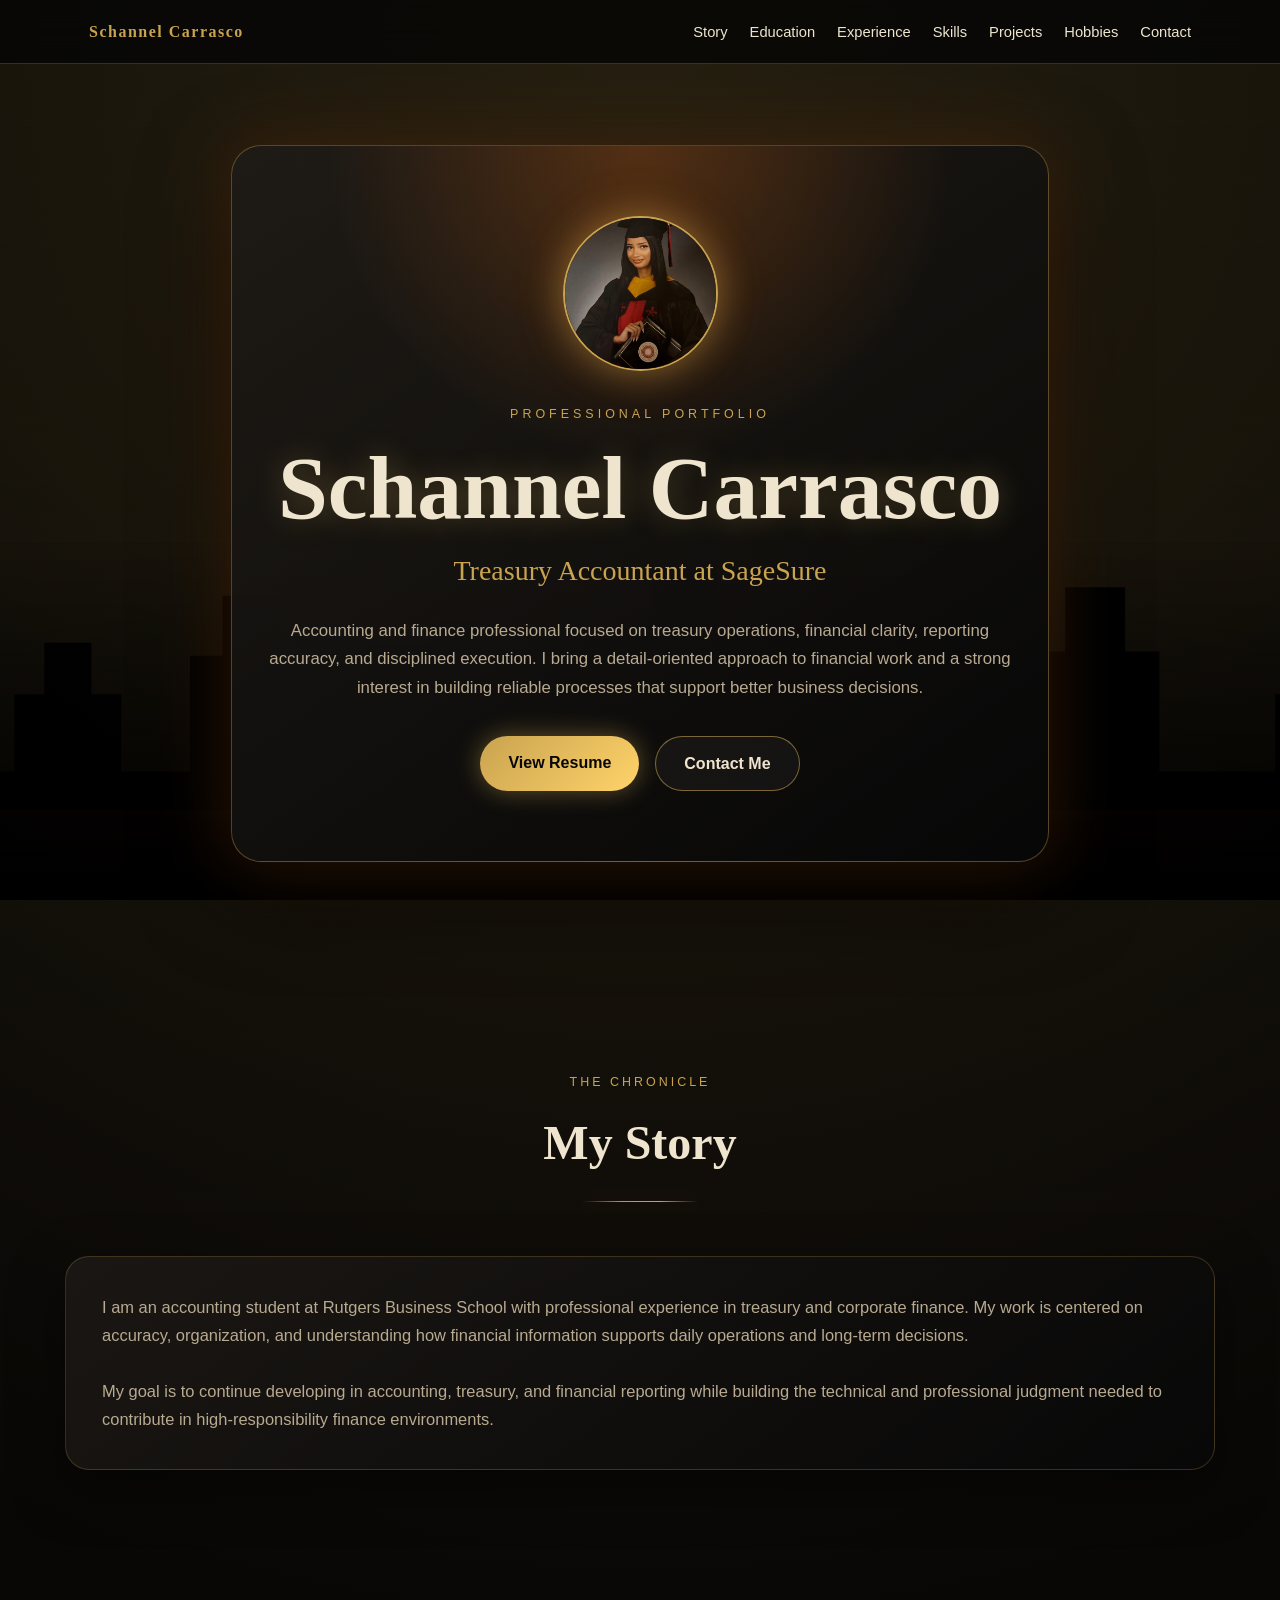
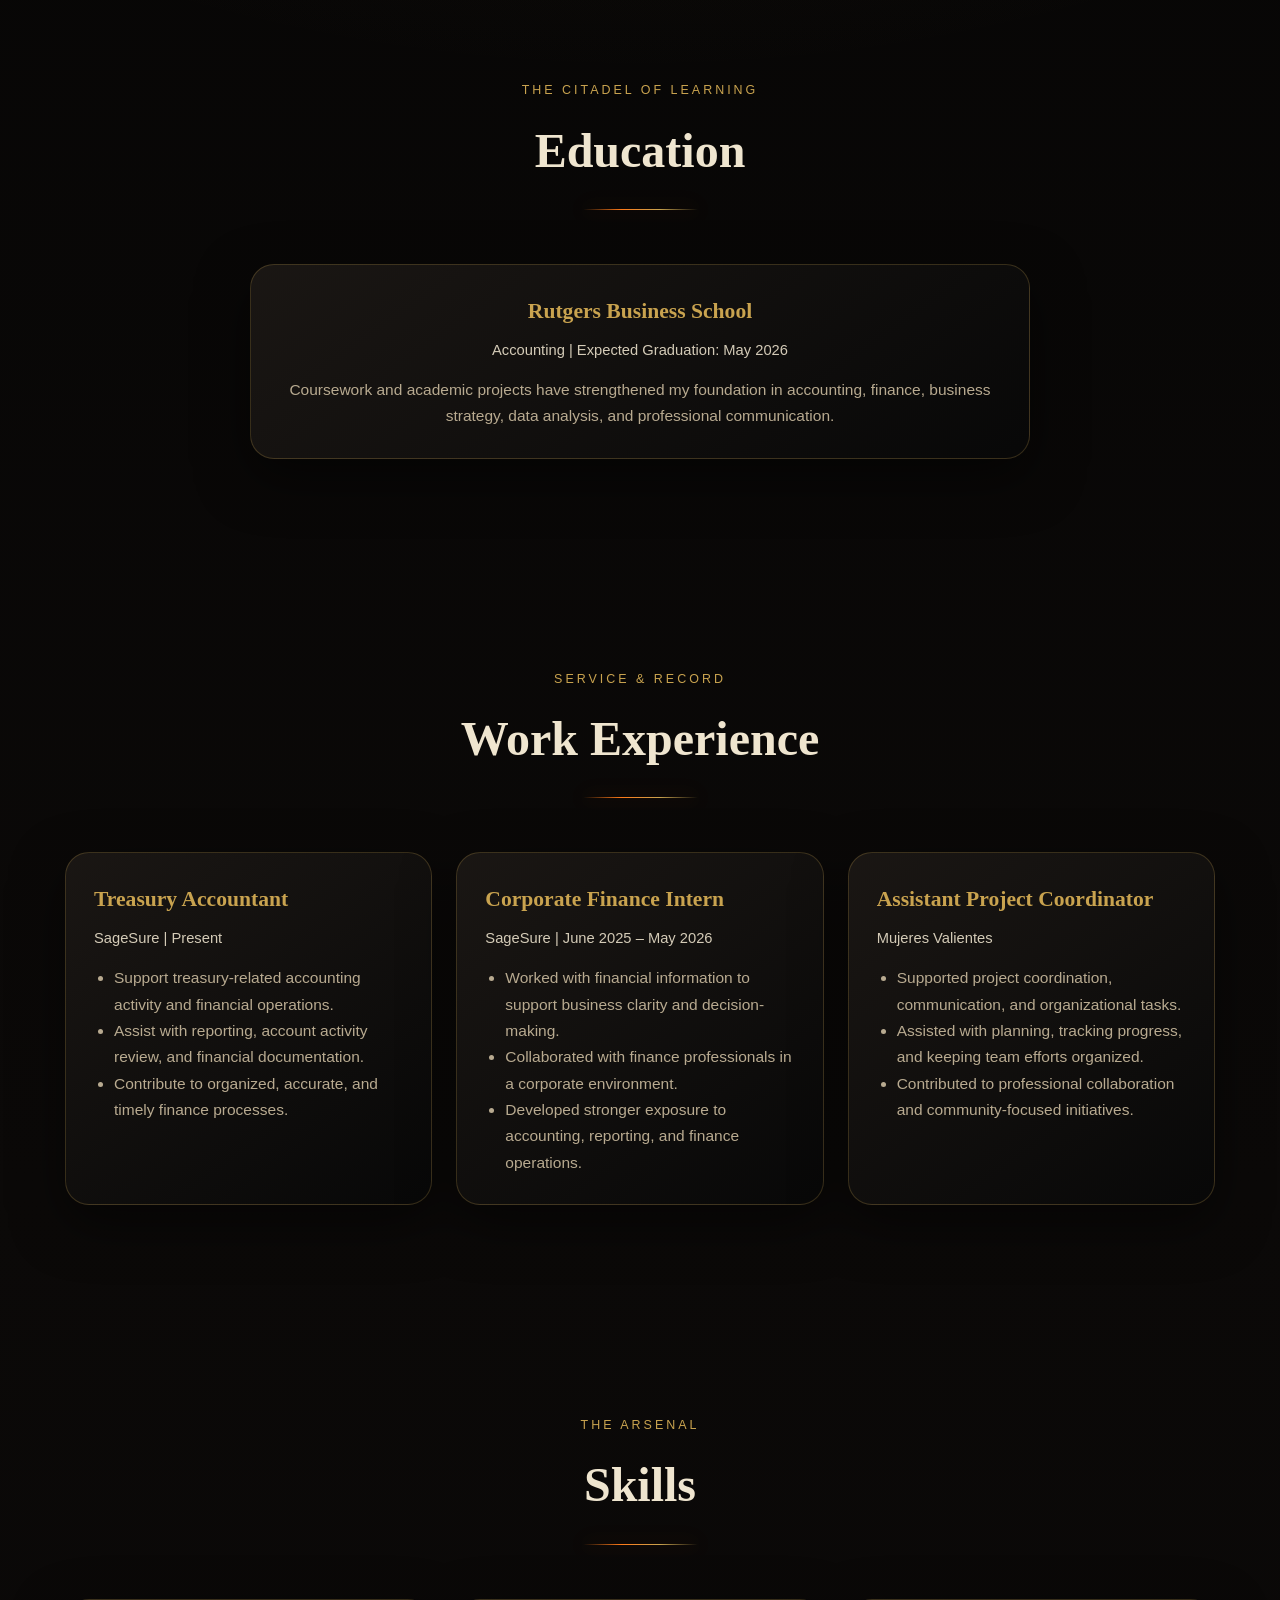
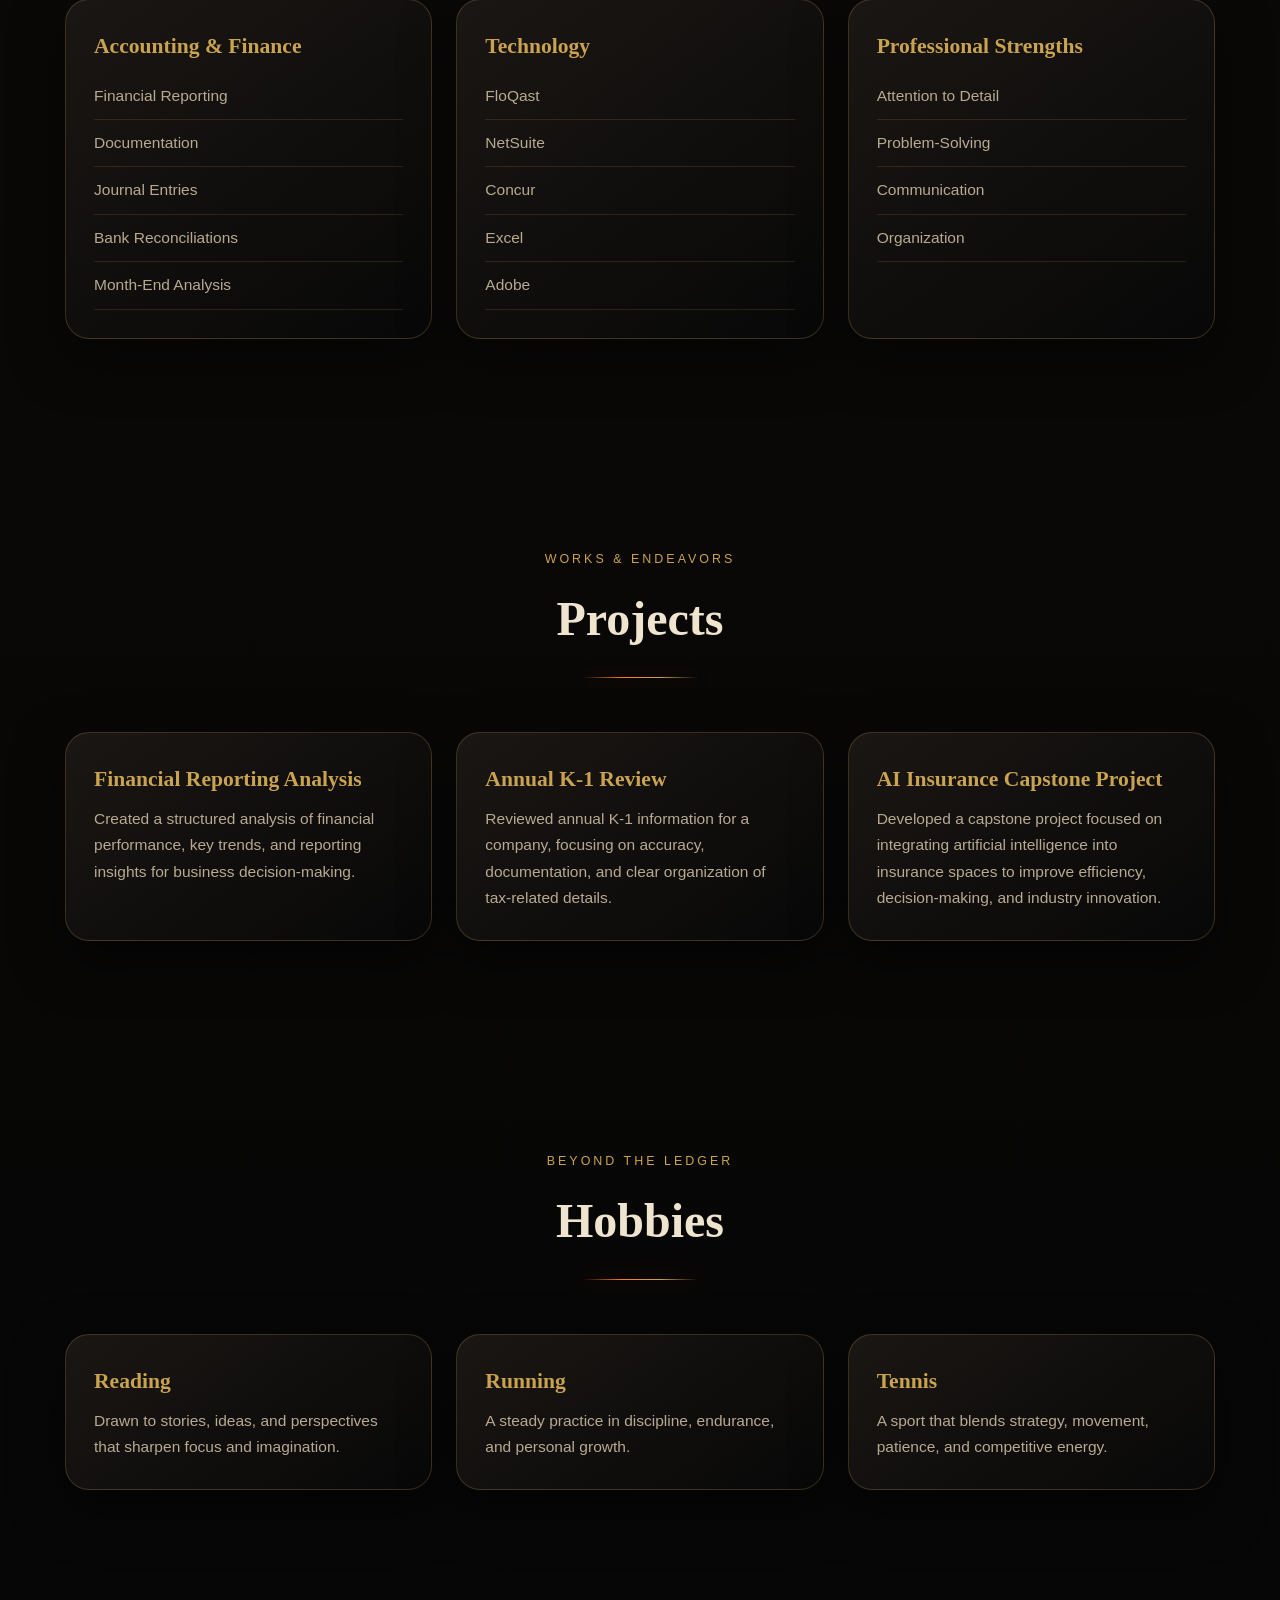
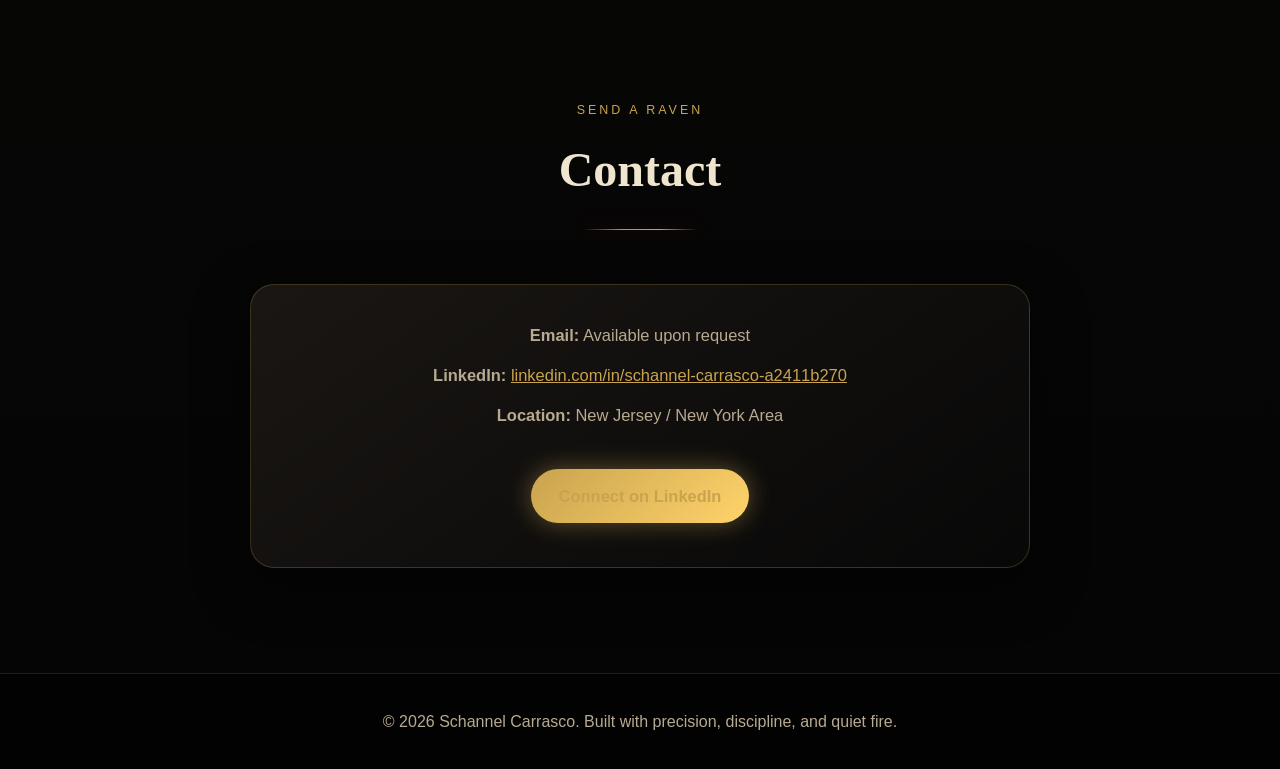
==== schannelm06.github.io/index.html @ 4c330056 "Add files via upload" ====
<!DOCTYPE html>
<html lang="en">
<head>
  <meta charset="UTF-8" />
  <meta name="viewport" content="width=device-width, initial-scale=1.0" />
  <title>Schannel Carrasco | Treasury Accountant</title>

  <style>
    :root {
      --black: #050505;
      --charcoal: #0d0d0d;
      --stone: #171412;
      --iron: #24201d;
      --gold: #c9a34f;
      --ember: #ff7a18;
      --flame: #ffd36a;
      --cream: #efe5cf;
      --muted: #b8aa90;
      --glow: rgba(255, 122, 24, 0.38);
      --gold-glow: rgba(201, 163, 79, 0.45);
    }

    * {
      margin: 0;
      padding: 0;
      box-sizing: border-box;
    }

    html {
      scroll-behavior: smooth;
    }

    body {
      font-family: Arial, sans-serif;
      background:
        radial-gradient(circle at 50% 0%, rgba(201, 163, 79, 0.18), transparent 30%),
        linear-gradient(180deg, #030303 0%, #0b0908 50%, #050505 100%);
      color: var(--cream);
      line-height: 1.7;
      overflow-x: hidden;
    }

    body::before {
      content: "";
      position: fixed;
      inset: 0;
      pointer-events: none;
      background:
        linear-gradient(rgba(255,255,255,0.025) 1px, transparent 1px),
        linear-gradient(90deg, rgba(255,255,255,0.018) 1px, transparent 1px);
      background-size: 60px 60px;
      opacity: 0.35;
      z-index: -3;
    }

    body::after {
      content: "";
      position: fixed;
      left: 0;
      right: 0;
      bottom: 0;
      height: 360px;
      pointer-events: none;
      background:
        linear-gradient(to top, rgba(0,0,0,1), rgba(0,0,0,0.5), transparent),
        url("data:image/svg+xml,%3Csvg xmlns='http://www.w3.org/2000/svg' width='1600' height='420' viewBox='0 0 1600 420'%3E%3Cpath fill='%23000000' d='M0 [base64]'/%3E%3Cpath fill='%23110d0b' opacity='0.9' d='M0 315h1600v105H0z'/%3E%3C/svg%3E");
      background-size: cover;
      background-position: bottom center;
      z-index: -2;
      opacity: 0.95;
    }

    header {
      position: fixed;
      top: 0;
      width: 100%;
      z-index: 50;
      background: rgba(5, 5, 5, 0.82);
      backdrop-filter: blur(16px);
      border-bottom: 1px solid rgba(201, 163, 79, 0.25);
    }

    nav {
      max-width: 1150px;
      margin: auto;
      padding: 18px 24px;
      display: flex;
      justify-content: space-between;
      align-items: center;
    }

    .logo {
      font-family: Georgia, serif;
      color: var(--gold);
      font-weight: bold;
      letter-spacing: 1.5px;
    }

    .nav-links {
      display: flex;
      gap: 22px;
      list-style: none;
    }

    .nav-links a {
      color: var(--cream);
      text-decoration: none;
      font-size: 0.92rem;
      transition: 0.3s;
    }

    .nav-links a:hover {
      color: var(--flame);
      text-shadow: 0 0 18px var(--glow);
    }

    .menu-toggle {
      display: none;
      background: none;
      border: none;
      color: var(--gold);
      font-size: 1.6rem;
      cursor: pointer;
    }

    section {
      padding: 105px 24px;
      position: relative;
    }

    .container {
      max-width: 1150px;
      margin: auto;
    }

    .hero {
      min-height: 100vh;
      display: flex;
      align-items: center;
      text-align: center;
      padding-top: 145px;
    }

    .hero-card {
      width: 100%;
      padding: 70px 28px;
      border-radius: 30px;
      background:
        radial-gradient(circle at top, rgba(255, 122, 24, 0.25), transparent 38%),
        linear-gradient(145deg, rgba(31, 27, 23, 0.94), rgba(7, 7, 7, 0.96));
      border: 1px solid rgba(201, 163, 79, 0.38);
      box-shadow: 0 0 70px rgba(255, 122, 24, 0.18), 0 28px 90px rgba(0,0,0,0.75);
    }

    .profile-pic {
      width: 155px;
      height: 155px;
      object-fit: cover;
      border-radius: 50%;
      border: 2px solid var(--gold);
      box-shadow: 0 0 35px var(--gold-glow), 0 0 55px rgba(255, 122, 24, 0.2);
      margin-bottom: 25px;
    }

    .eyebrow {
      color: var(--gold);
      text-transform: uppercase;
      letter-spacing: 4px;
      font-size: 0.78rem;
      margin-bottom: 18px;
    }

    h1, h2, h3 {
      font-family: Georgia, "Times New Roman", serif;
    }

    h1 {
      font-size: clamp(3rem, 7vw, 6rem);
      line-height: 1;
      color: var(--cream);
      text-shadow: 0 0 30px rgba(255, 211, 106, 0.25);
      margin-bottom: 14px;
    }

    .title-line {
      color: var(--gold);
      font-size: clamp(1.2rem, 3vw, 1.75rem);
      font-family: Georgia, serif;
      margin-bottom: 22px;
    }

    .hero p {
      max-width: 760px;
      margin: 0 auto 34px;
      color: var(--muted);
      font-size: 1.05rem;
    }

    .btn-group {
      display: flex;
      justify-content: center;
      gap: 16px;
      flex-wrap: wrap;
    }

    .btn {
      position: relative;
      display: inline-block;
      padding: 13px 28px;
      border-radius: 999px;
      text-decoration: none;
      font-weight: bold;
      overflow: hidden;
      transition: 0.3s ease;
    }

    .btn-primary {
      color: #080706;
      background: linear-gradient(135deg, var(--gold), var(--flame));
      box-shadow: 0 0 24px var(--gold-glow);
    }

    .btn-secondary {
      color: var(--cream);
      border: 1px solid rgba(201, 163, 79, 0.58);
      background: rgba(255,255,255,0.04);
    }

    .ember-hover:hover {
      transform: translateY(-4px);
      box-shadow: 0 0 28px var(--glow);
    }

    .section-title {
      text-align: center;
      margin-bottom: 54px;
    }

    .section-title span {
      display: block;
      color: var(--gold);
      letter-spacing: 3px;
      text-transform: uppercase;
      font-size: 0.78rem;
      margin-bottom: 8px;
    }

    .section-title h2 {
      font-size: clamp(2rem, 4vw, 3rem);
      color: var(--cream);
    }

    .divider {
      width: 115px;
      height: 1px;
      margin: 18px auto 0;
      background: linear-gradient(90deg, transparent, var(--ember), var(--gold), transparent);
      box-shadow: 0 0 20px var(--glow);
    }

    .panel, .card {
      background:
        linear-gradient(145deg, rgba(28, 24, 21, 0.93), rgba(8, 8, 8, 0.96));
      border: 1px solid rgba(201, 163, 79, 0.24);
      border-radius: 24px;
      box-shadow: 0 18px 52px rgba(0,0,0,0.5);
    }

    .panel {
      padding: 36px;
      color: var(--muted);
      font-size: 1.03rem;
    }

    .grid {
      display: grid;
      grid-template-columns: repeat(3, 1fr);
      gap: 24px;
    }

    .card {
      position: relative;
      padding: 28px;
      overflow: hidden;
      transition: 0.35s ease;
    }

    .card:hover {
      transform: translateY(-7px);
      border-color: rgba(255, 122, 24, 0.5);
      box-shadow: 0 0 30px rgba(255, 122, 24, 0.14), 0 18px 55px rgba(0,0,0,0.55);
    }

    .card h3 {
      color: var(--gold);
      font-size: 1.35rem;
      margin-bottom: 8px;
    }

    .meta {
      color: var(--cream);
      font-size: 0.92rem;
      margin-bottom: 14px;
      opacity: 0.88;
    }

    .card p, .card li {
      color: var(--muted);
      font-size: 0.97rem;
    }

    ul {
      padding-left: 20px;
    }

    .skill-list {
      list-style: none;
      padding: 0;
    }

    .skill-list li {
      padding: 10px 0;
      border-bottom: 1px solid rgba(201, 163, 79, 0.16);
    }

    .education-box, .contact-box {
      max-width: 780px;
      margin: auto;
      text-align: center;
    }

    .contact-box p {
      margin-bottom: 12px;
    }

    .contact-box a {
      color: var(--gold);
    }

    footer {
      text-align: center;
      padding: 34px 20px;
      color: var(--muted);
      border-top: 1px solid rgba(201, 163, 79, 0.16);
      background: rgba(0,0,0,0.45);
    }

    .reveal {
      opacity: 0;
      transform: translateY(28px);
      transition: opacity 0.8s ease, transform 0.8s ease;
    }

    .reveal.active {
      opacity: 1;
      transform: translateY(0);
    }

    .spark {
      position: fixed;
      width: 6px;
      height: 6px;
      pointer-events: none;
      border-radius: 50%;
      background: radial-gradient(circle, var(--flame), var(--ember), transparent);
      box-shadow: 0 0 14px var(--ember);
      animation: rise 700ms ease-out forwards;
      z-index: 9999;
    }

    @keyframes rise {
      from {
        opacity: 1;
        transform: translateY(0) scale(1);
      }
      to {
        opacity: 0;
        transform: translateY(-34px) scale(0.35);
      }
    }

    @media (max-width: 850px) {
      .menu-toggle {
        display: block;
      }

      .nav-links {
        position: absolute;
        top: 66px;
        right: 24px;
        display: none;
        flex-direction: column;
        padding: 20px;
        border-radius: 18px;
        background: rgba(5, 5, 5, 0.97);
        border: 1px solid rgba(201, 163, 79, 0.28);
      }

      .nav-links.show {
        display: flex;
      }

      .grid {
        grid-template-columns: 1fr;
      }

      .hero-card {
        padding: 50px 22px;
      }

      .profile-pic {
        width: 130px;
        height: 130px;
      }
    }
  </style>
</head>

<body>
  <header>
    <nav>
      <div class="logo">Schannel Carrasco</div>
      <button class="menu-toggle" id="menuToggle">☰</button>
      <ul class="nav-links" id="navLinks">
        <li><a class="ember-hover" href="#story">Story</a></li>
        <li><a class="ember-hover" href="#education">Education</a></li>
        <li><a class="ember-hover" href="#experience">Experience</a></li>
        <li><a class="ember-hover" href="#skills">Skills</a></li>
        <li><a class="ember-hover" href="#projects">Projects</a></li>
        <li><a class="ember-hover" href="#hobbies">Hobbies</a></li>
        <li><a class="ember-hover" href="#contact">Contact</a></li>
      </ul>
    </nav>
  </header>

  <main>
    <section class="hero" id="home">
      <div class="container">
        <div class="hero-card reveal">
          <img src="Assets/ProfilePic.jpeg" alt="Profile photo of Schannel Carrasco" class="profile-pic" />

          <div class="eyebrow">Professional Portfolio</div>
          <h1>Schannel Carrasco</h1>
          <div class="title-line">Treasury Accountant at SageSure</div>

          <p>
            Accounting and finance professional focused on treasury operations, financial clarity,
            reporting accuracy, and disciplined execution. I bring a detail-oriented approach to
            financial work and a strong interest in building reliable processes that support better
            business decisions.
          </p>

          <div class="btn-group">
            <a href="#" class="btn btn-primary ember-hover">View Resume</a>
            <a href="#contact" class="btn btn-secondary ember-hover">Contact Me</a>
          </div>
        </div>
      </div>
    </section>

    <section id="story">
      <div class="container reveal">
        <div class="section-title">
          <span>The Chronicle</span>
          <h2>My Story</h2>
          <div class="divider"></div>
        </div>

        <div class="panel">
          <p>
            I am an accounting student at Rutgers Business School with professional experience in
            treasury and corporate finance. My work is centered on accuracy, organization, and
            understanding how financial information supports daily operations and long-term decisions.
          </p>
          <br />
          <p>
            My goal is to continue developing in accounting, treasury, and financial reporting while
            building the technical and professional judgment needed to contribute in high-responsibility
            finance environments.
          </p>
        </div>
      </div>
    </section>

    <section id="education">
      <div class="container reveal">
        <div class="section-title">
          <span>The Citadel of Learning</span>
          <h2>Education</h2>
          <div class="divider"></div>
        </div>

        <div class="card education-box ember-hover">
          <h3>Rutgers Business School</h3>
          <div class="meta">Accounting | Expected Graduation: May 2026</div>
          <p>
            Coursework and academic projects have strengthened my foundation in accounting,
            finance, business strategy, data analysis, and professional communication.
          </p>
        </div>
      </div>
    </section>

    <section id="experience">
      <div class="container reveal">
        <div class="section-title">
          <span>Service & Record</span>
          <h2>Work Experience</h2>
          <div class="divider"></div>
        </div>

        <div class="grid">
          <div class="card ember-hover">
            <h3>Treasury Accountant</h3>
            <div class="meta">SageSure | Present</div>
            <ul>
              <li>Support treasury-related accounting activity and financial operations.</li>
              <li>Assist with reporting, account activity review, and financial documentation.</li>
              <li>Contribute to organized, accurate, and timely finance processes.</li>
            </ul>
          </div>

          <div class="card ember-hover">
            <h3>Corporate Finance Intern</h3>
            <div class="meta">SageSure | June 2025 – May 2026</div>
            <ul>
              <li>Worked with financial information to support business clarity and decision-making.</li>
              <li>Collaborated with finance professionals in a corporate environment.</li>
              <li>Developed stronger exposure to accounting, reporting, and finance operations.</li>
            </ul>
          </div>

          <div class="card ember-hover">
            <h3>Assistant Project Coordinator</h3>
            <div class="meta">Mujeres Valientes</div>
            <ul>
              <li>Supported project coordination, communication, and organizational tasks.</li>
              <li>Assisted with planning, tracking progress, and keeping team efforts organized.</li>
              <li>Contributed to professional collaboration and community-focused initiatives.</li>
            </ul>
          </div>
        </div>
      </div>
    </section>

    <section id="skills">
      <div class="container reveal">
        <div class="section-title">
          <span>The Arsenal</span>
          <h2>Skills</h2>
          <div class="divider"></div>
        </div>

        <div class="grid">
          <div class="card ember-hover">
            <h3>Accounting & Finance</h3>
            <ul class="skill-list">
              <li>Financial Reporting</li>
              <li>Documentation</li>
              <li>Journal Entries</li>
              <li>Bank Reconciliations</li>
              <li>Month-End Analysis</li>
            </ul>
          </div>

          <div class="card ember-hover">
            <h3>Technology</h3>
            <ul class="skill-list">
              <li>FloQast</li>
              <li>NetSuite</li>
              <li>Concur</li>
              <li>Excel</li>
              <li>Adobe</li>
            </ul>
          </div>

          <div class="card ember-hover">
            <h3>Professional Strengths</h3>
            <ul class="skill-list">
              <li>Attention to Detail</li>
              <li>Problem-Solving</li>
              <li>Communication</li>
              <li>Organization</li>
            </ul>
          </div>
        </div>
      </div>
    </section>

    <section id="projects">
      <div class="container reveal">
        <div class="section-title">
          <span>Works & Endeavors</span>
          <h2>Projects</h2>
          <div class="divider"></div>
        </div>

        <div class="grid">
          <div class="card ember-hover">
            <h3>Financial Reporting Analysis</h3>
            <p>
              Created a structured analysis of financial performance, key trends, and reporting
              insights for business decision-making.
            </p>
          </div>

          <div class="card ember-hover">
            <h3>Annual K-1 Review</h3>
            <p>
              Reviewed annual K-1 information for a company, focusing on accuracy,
              documentation, and clear organization of tax-related details.
            </p>
          </div>

          <div class="card ember-hover">
            <h3>AI Insurance Capstone Project</h3>
            <p>
              Developed a capstone project focused on integrating artificial intelligence into
              insurance spaces to improve efficiency, decision-making, and industry innovation.
            </p>
          </div>
        </div>
      </div>
    </section>

    <section id="hobbies">
      <div class="container reveal">
        <div class="section-title">
          <span>Beyond the Ledger</span>
          <h2>Hobbies</h2>
          <div class="divider"></div>
        </div>

        <div class="grid">
          <div class="card ember-hover">
            <h3>Reading</h3>
            <p>Drawn to stories, ideas, and perspectives that sharpen focus and imagination.</p>
          </div>

          <div class="card ember-hover">
            <h3>Running</h3>
            <p>A steady practice in discipline, endurance, and personal growth.</p>
          </div>

          <div class="card ember-hover">
            <h3>Tennis</h3>
            <p>A sport that blends strategy, movement, patience, and competitive energy.</p>
          </div>
        </div>
      </div>
    </section>

    <section id="contact">
      <div class="container reveal">
        <div class="section-title">
          <span>Send a Raven</span>
          <h2>Contact</h2>
          <div class="divider"></div>
        </div>

        <div class="panel contact-box">
          <p><strong>Email:</strong> Available upon request</p>
          <p>
            <strong>LinkedIn:</strong>
            <a href="https://www.linkedin.com/in/schannel-carrasco-a2411b270/" target="_blank">
              linkedin.com/in/schannel-carrasco-a2411b270
            </a>
          </p>
          <p><strong>Location:</strong> New Jersey / New York Area</p>
          <br />
          <a href="https://www.linkedin.com/in/schannel-carrasco-a2411b270/" target="_blank" class="btn btn-primary ember-hover">
            Connect on LinkedIn
          </a>
        </div>
      </div>
    </section>
  </main>

  <footer>
    © 2026 Schannel Carrasco. Built with precision, discipline, and quiet fire.
  </footer>

  <script>
    const menuToggle = document.getElementById("menuToggle");
    const navLinks = document.getElementById("navLinks");

    menuToggle.addEventListener("click", () => {
      navLinks.classList.toggle("show");
    });

    document.querySelectorAll(".nav-links a").forEach(link => {
      link.addEventListener("click", () => {
        navLinks.classList.remove("show");
      });
    });

    const revealElements = document.querySelectorAll(".reveal");

    function revealOnScroll() {
      const windowHeight = window.innerHeight;

      revealElements.forEach(element => {
        const elementTop = element.getBoundingClientRect().top;

        if (elementTop < windowHeight - 110) {
          element.classList.add("active");
        }
      });
    }

    window.addEventListener("scroll", revealOnScroll);
    window.addEventListener("load", revealOnScroll);

    const emberTargets = document.querySelectorAll(".ember-hover");

    emberTargets.forEach(target => {
      target.addEventListener("mousemove", event => {
        if (Math.random() > 0.82) {
          createSpark(event.clientX, event.clientY);
        }
      });
    });

    function createSpark(x, y) {
      const spark = document.createElement("span");
      spark.className = "spark";

      const offsetX = (Math.random() - 0.5) * 18;
      const offsetY = (Math.random() - 0.5) * 12;

      spark.style.left = `${x + offsetX}px`;
      spark.style.top = `${y + offsetY}px`;

      document.body.appendChild(spark);

      setTimeout(() => {
        spark.remove();
      }, 700);
    }
  </script>
</body>
</html>
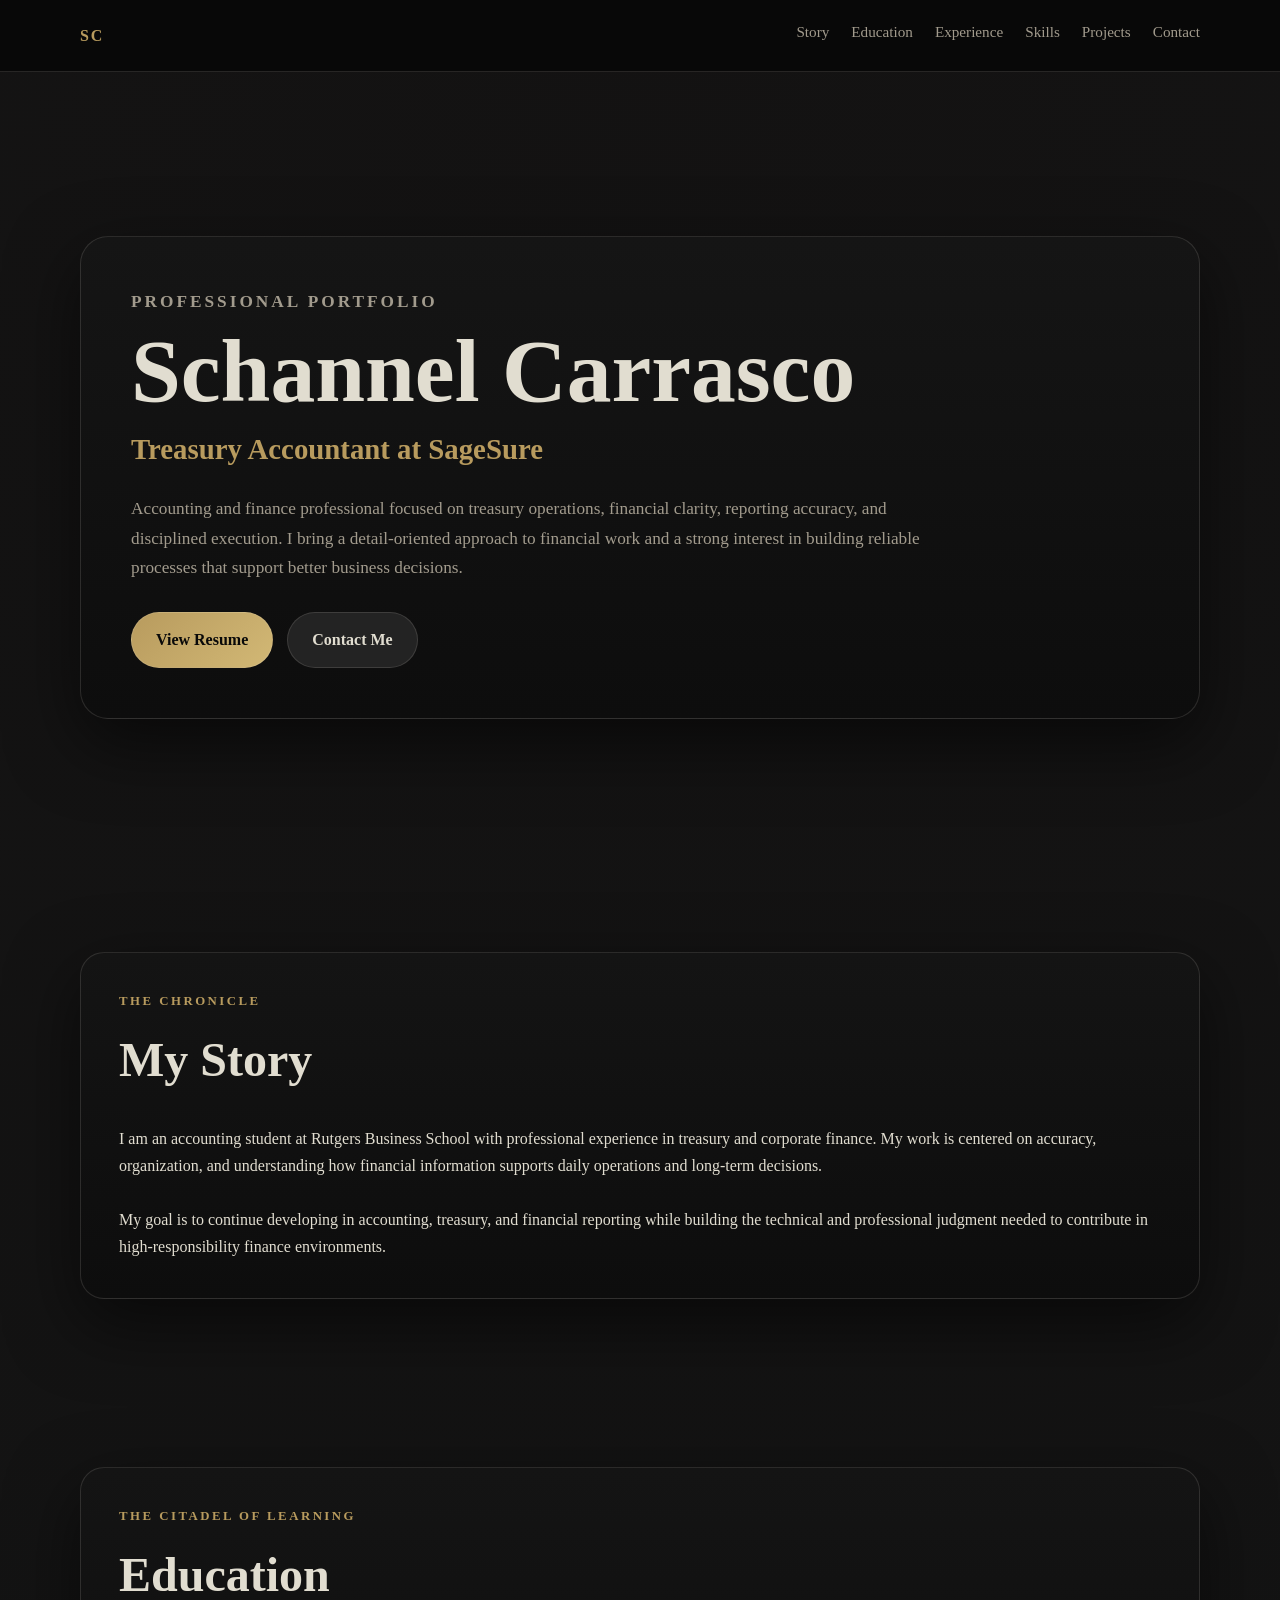
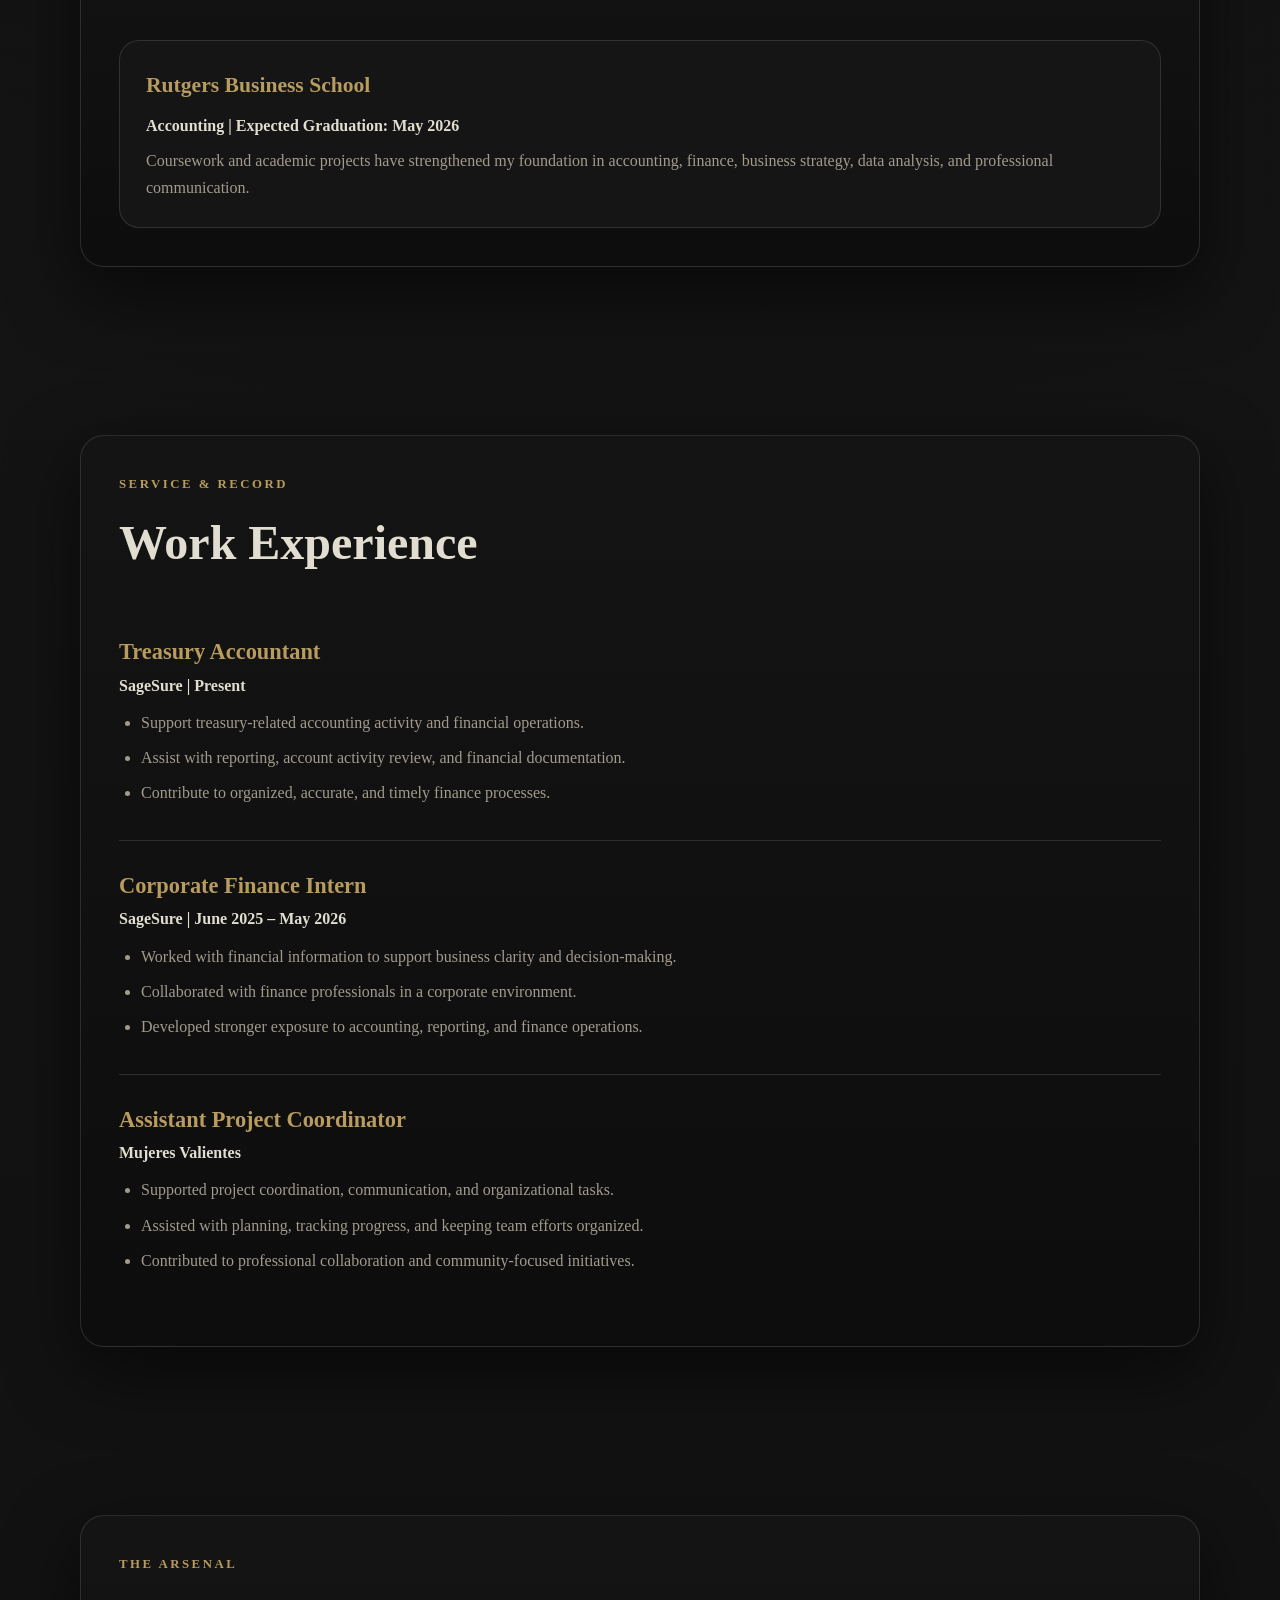
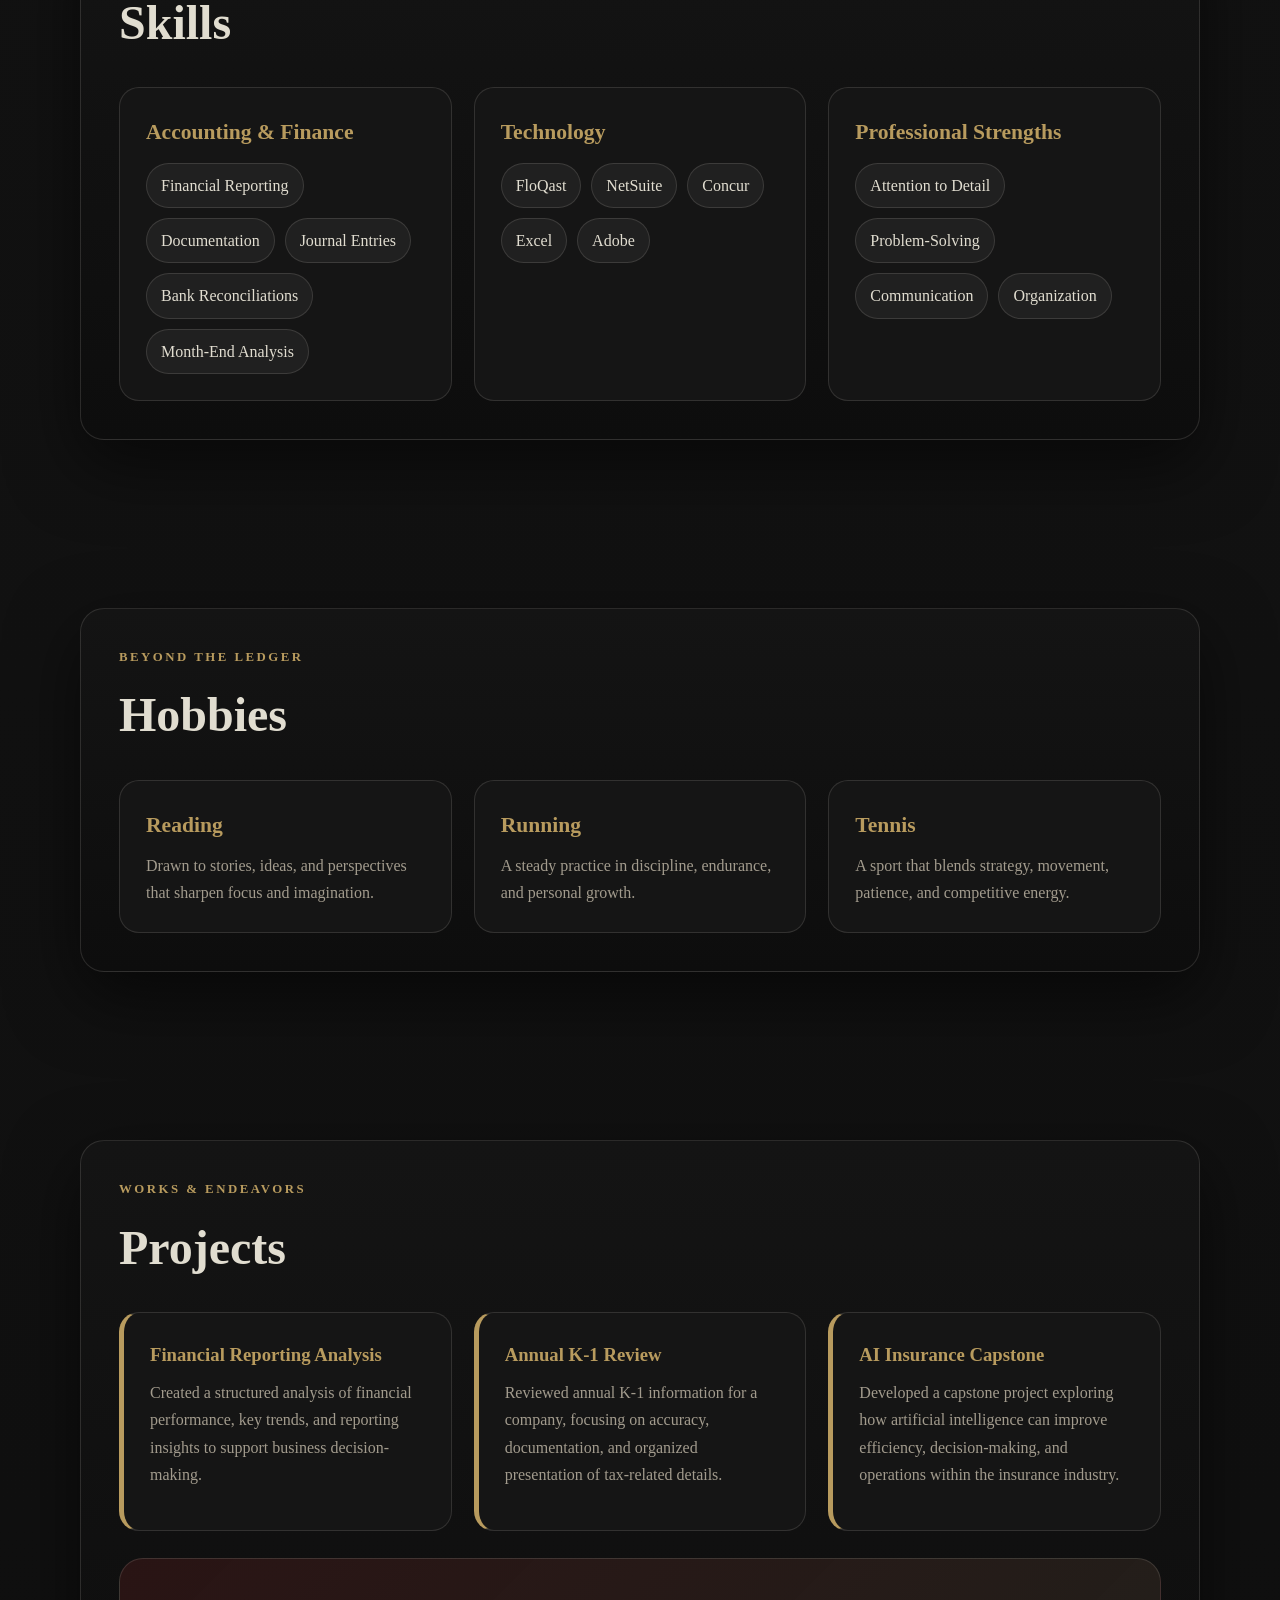
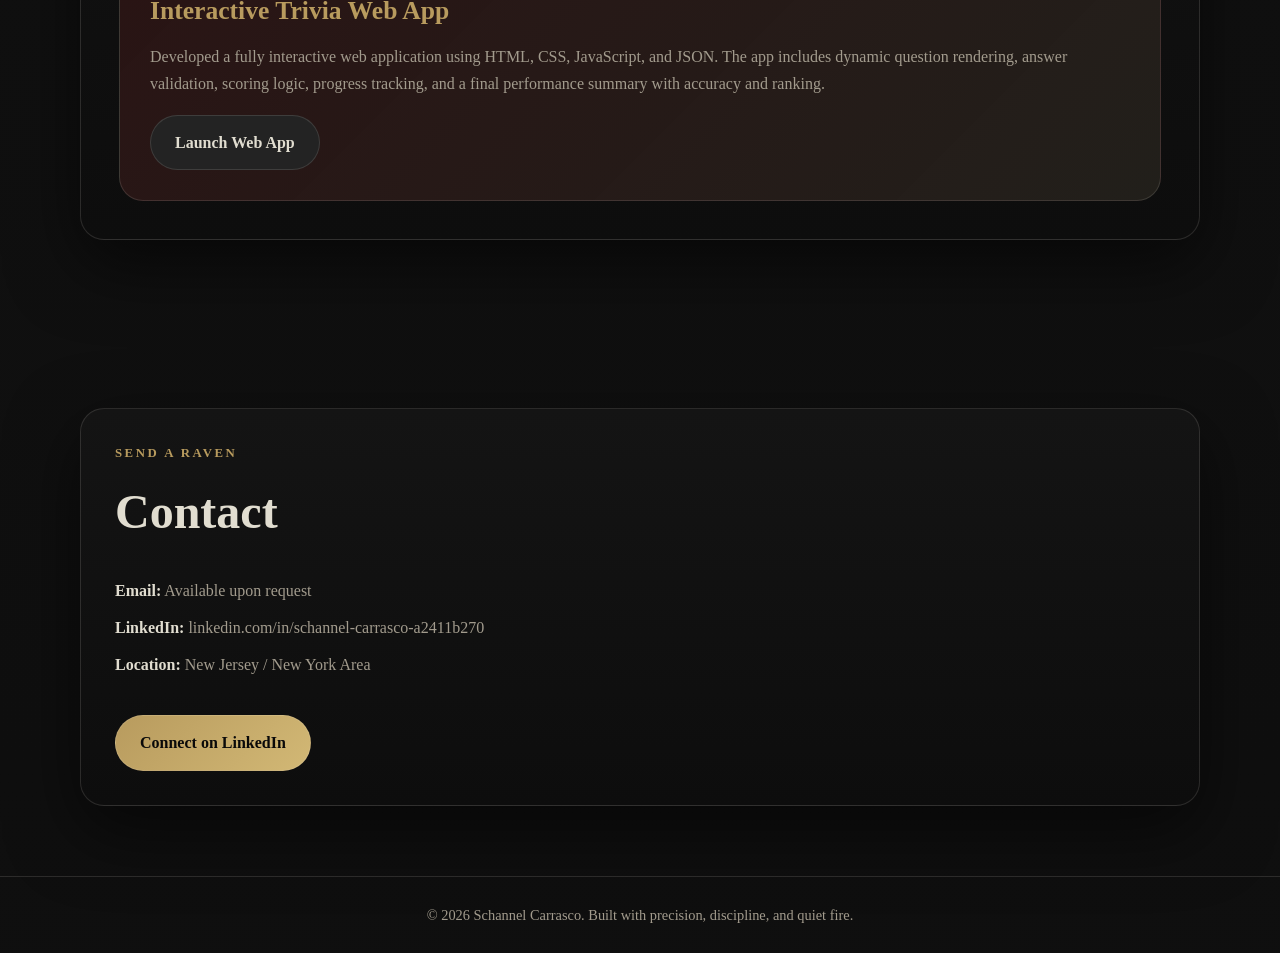
==== commit 4c6f33a3: "Add files via upload" ====
--- a/schannelm06.github.io/index.html
+++ b/schannelm06.github.io/index.html
@@ -3,556 +3,149 @@
 <head>
   <meta charset="UTF-8" />
   <meta name="viewport" content="width=device-width, initial-scale=1.0" />
-  <title>Schannel Carrasco | Treasury Accountant</title>
-
-  <style>
-    :root {
-      --black: #050505;
-      --charcoal: #0d0d0d;
-      --stone: #171412;
-      --iron: #24201d;
-      --gold: #c9a34f;
-      --ember: #ff7a18;
-      --flame: #ffd36a;
-      --cream: #efe5cf;
-      --muted: #b8aa90;
-      --glow: rgba(255, 122, 24, 0.38);
-      --gold-glow: rgba(201, 163, 79, 0.45);
-    }
-
-    * {
-      margin: 0;
-      padding: 0;
-      box-sizing: border-box;
-    }
-
-    html {
-      scroll-behavior: smooth;
-    }
-
-    body {
-      font-family: Arial, sans-serif;
-      background:
-        radial-gradient(circle at 50% 0%, rgba(201, 163, 79, 0.18), transparent 30%),
-        linear-gradient(180deg, #030303 0%, #0b0908 50%, #050505 100%);
-      color: var(--cream);
-      line-height: 1.7;
-      overflow-x: hidden;
-    }
-
-    body::before {
-      content: "";
-      position: fixed;
-      inset: 0;
-      pointer-events: none;
-      background:
-        linear-gradient(rgba(255,255,255,0.025) 1px, transparent 1px),
-        linear-gradient(90deg, rgba(255,255,255,0.018) 1px, transparent 1px);
-      background-size: 60px 60px;
-      opacity: 0.35;
-      z-index: -3;
-    }
-
-    body::after {
-      content: "";
-      position: fixed;
-      left: 0;
-      right: 0;
-      bottom: 0;
-      height: 360px;
-      pointer-events: none;
-      background:
-        linear-gradient(to top, rgba(0,0,0,1), rgba(0,0,0,0.5), transparent),
-        url("data:image/svg+xml,%3Csvg xmlns='http://www.w3.org/2000/svg' width='1600' height='420' viewBox='0 0 1600 420'%3E%3Cpath fill='%23000000' d='M0 [base64]'/%3E%3Cpath fill='%23110d0b' opacity='0.9' d='M0 315h1600v105H0z'/%3E%3C/svg%3E");
-      background-size: cover;
-      background-position: bottom center;
-      z-index: -2;
-      opacity: 0.95;
-    }
-
-    header {
-      position: fixed;
-      top: 0;
-      width: 100%;
-      z-index: 50;
-      background: rgba(5, 5, 5, 0.82);
-      backdrop-filter: blur(16px);
-      border-bottom: 1px solid rgba(201, 163, 79, 0.25);
-    }
-
-    nav {
-      max-width: 1150px;
-      margin: auto;
-      padding: 18px 24px;
-      display: flex;
-      justify-content: space-between;
-      align-items: center;
-    }
-
-    .logo {
-      font-family: Georgia, serif;
-      color: var(--gold);
-      font-weight: bold;
-      letter-spacing: 1.5px;
-    }
-
-    .nav-links {
-      display: flex;
-      gap: 22px;
-      list-style: none;
-    }
-
-    .nav-links a {
-      color: var(--cream);
-      text-decoration: none;
-      font-size: 0.92rem;
-      transition: 0.3s;
-    }
-
-    .nav-links a:hover {
-      color: var(--flame);
-      text-shadow: 0 0 18px var(--glow);
-    }
-
-    .menu-toggle {
-      display: none;
-      background: none;
-      border: none;
-      color: var(--gold);
-      font-size: 1.6rem;
-      cursor: pointer;
-    }
-
-    section {
-      padding: 105px 24px;
-      position: relative;
-    }
-
-    .container {
-      max-width: 1150px;
-      margin: auto;
-    }
-
-    .hero {
-      min-height: 100vh;
-      display: flex;
-      align-items: center;
-      text-align: center;
-      padding-top: 145px;
-    }
-
-    .hero-card {
-      width: 100%;
-      padding: 70px 28px;
-      border-radius: 30px;
-      background:
-        radial-gradient(circle at top, rgba(255, 122, 24, 0.25), transparent 38%),
-        linear-gradient(145deg, rgba(31, 27, 23, 0.94), rgba(7, 7, 7, 0.96));
-      border: 1px solid rgba(201, 163, 79, 0.38);
-      box-shadow: 0 0 70px rgba(255, 122, 24, 0.18), 0 28px 90px rgba(0,0,0,0.75);
-    }
-
-    .profile-pic {
-      width: 155px;
-      height: 155px;
-      object-fit: cover;
-      border-radius: 50%;
-      border: 2px solid var(--gold);
-      box-shadow: 0 0 35px var(--gold-glow), 0 0 55px rgba(255, 122, 24, 0.2);
-      margin-bottom: 25px;
-    }
-
-    .eyebrow {
-      color: var(--gold);
-      text-transform: uppercase;
-      letter-spacing: 4px;
-      font-size: 0.78rem;
-      margin-bottom: 18px;
-    }
-
-    h1, h2, h3 {
-      font-family: Georgia, "Times New Roman", serif;
-    }
-
-    h1 {
-      font-size: clamp(3rem, 7vw, 6rem);
-      line-height: 1;
-      color: var(--cream);
-      text-shadow: 0 0 30px rgba(255, 211, 106, 0.25);
-      margin-bottom: 14px;
-    }
-
-    .title-line {
-      color: var(--gold);
-      font-size: clamp(1.2rem, 3vw, 1.75rem);
-      font-family: Georgia, serif;
-      margin-bottom: 22px;
-    }
-
-    .hero p {
-      max-width: 760px;
-      margin: 0 auto 34px;
-      color: var(--muted);
-      font-size: 1.05rem;
-    }
-
-    .btn-group {
-      display: flex;
-      justify-content: center;
-      gap: 16px;
-      flex-wrap: wrap;
-    }
-
-    .btn {
-      position: relative;
-      display: inline-block;
-      padding: 13px 28px;
-      border-radius: 999px;
-      text-decoration: none;
-      font-weight: bold;
-      overflow: hidden;
-      transition: 0.3s ease;
-    }
-
-    .btn-primary {
-      color: #080706;
-      background: linear-gradient(135deg, var(--gold), var(--flame));
-      box-shadow: 0 0 24px var(--gold-glow);
-    }
-
-    .btn-secondary {
-      color: var(--cream);
-      border: 1px solid rgba(201, 163, 79, 0.58);
-      background: rgba(255,255,255,0.04);
-    }
-
-    .ember-hover:hover {
-      transform: translateY(-4px);
-      box-shadow: 0 0 28px var(--glow);
-    }
-
-    .section-title {
-      text-align: center;
-      margin-bottom: 54px;
-    }
-
-    .section-title span {
-      display: block;
-      color: var(--gold);
-      letter-spacing: 3px;
-      text-transform: uppercase;
-      font-size: 0.78rem;
-      margin-bottom: 8px;
-    }
-
-    .section-title h2 {
-      font-size: clamp(2rem, 4vw, 3rem);
-      color: var(--cream);
-    }
-
-    .divider {
-      width: 115px;
-      height: 1px;
-      margin: 18px auto 0;
-      background: linear-gradient(90deg, transparent, var(--ember), var(--gold), transparent);
-      box-shadow: 0 0 20px var(--glow);
-    }
-
-    .panel, .card {
-      background:
-        linear-gradient(145deg, rgba(28, 24, 21, 0.93), rgba(8, 8, 8, 0.96));
-      border: 1px solid rgba(201, 163, 79, 0.24);
-      border-radius: 24px;
-      box-shadow: 0 18px 52px rgba(0,0,0,0.5);
-    }
-
-    .panel {
-      padding: 36px;
-      color: var(--muted);
-      font-size: 1.03rem;
-    }
-
-    .grid {
-      display: grid;
-      grid-template-columns: repeat(3, 1fr);
-      gap: 24px;
-    }
-
-    .card {
-      position: relative;
-      padding: 28px;
-      overflow: hidden;
-      transition: 0.35s ease;
-    }
-
-    .card:hover {
-      transform: translateY(-7px);
-      border-color: rgba(255, 122, 24, 0.5);
-      box-shadow: 0 0 30px rgba(255, 122, 24, 0.14), 0 18px 55px rgba(0,0,0,0.55);
-    }
-
-    .card h3 {
-      color: var(--gold);
-      font-size: 1.35rem;
-      margin-bottom: 8px;
-    }
-
-    .meta {
-      color: var(--cream);
-      font-size: 0.92rem;
-      margin-bottom: 14px;
-      opacity: 0.88;
-    }
-
-    .card p, .card li {
-      color: var(--muted);
-      font-size: 0.97rem;
-    }
-
-    ul {
-      padding-left: 20px;
-    }
-
-    .skill-list {
-      list-style: none;
-      padding: 0;
-    }
-
-    .skill-list li {
-      padding: 10px 0;
-      border-bottom: 1px solid rgba(201, 163, 79, 0.16);
-    }
-
-    .education-box, .contact-box {
-      max-width: 780px;
-      margin: auto;
-      text-align: center;
-    }
-
-    .contact-box p {
-      margin-bottom: 12px;
-    }
-
-    .contact-box a {
-      color: var(--gold);
-    }
-
-    footer {
-      text-align: center;
-      padding: 34px 20px;
-      color: var(--muted);
-      border-top: 1px solid rgba(201, 163, 79, 0.16);
-      background: rgba(0,0,0,0.45);
-    }
-
-    .reveal {
-      opacity: 0;
-      transform: translateY(28px);
-      transition: opacity 0.8s ease, transform 0.8s ease;
-    }
-
-    .reveal.active {
-      opacity: 1;
-      transform: translateY(0);
-    }
-
-    .spark {
-      position: fixed;
-      width: 6px;
-      height: 6px;
-      pointer-events: none;
-      border-radius: 50%;
-      background: radial-gradient(circle, var(--flame), var(--ember), transparent);
-      box-shadow: 0 0 14px var(--ember);
-      animation: rise 700ms ease-out forwards;
-      z-index: 9999;
-    }
-
-    @keyframes rise {
-      from {
-        opacity: 1;
-        transform: translateY(0) scale(1);
-      }
-      to {
-        opacity: 0;
-        transform: translateY(-34px) scale(0.35);
-      }
-    }
-
-    @media (max-width: 850px) {
-      .menu-toggle {
-        display: block;
-      }
-
-      .nav-links {
-        position: absolute;
-        top: 66px;
-        right: 24px;
-        display: none;
-        flex-direction: column;
-        padding: 20px;
-        border-radius: 18px;
-        background: rgba(5, 5, 5, 0.97);
-        border: 1px solid rgba(201, 163, 79, 0.28);
-      }
-
-      .nav-links.show {
-        display: flex;
-      }
-
-      .grid {
-        grid-template-columns: 1fr;
-      }
-
-      .hero-card {
-        padding: 50px 22px;
-      }
-
-      .profile-pic {
-        width: 130px;
-        height: 130px;
-      }
-    }
-  </style>
+
+  <title>Schannel Carrasco | Professional Portfolio</title>
+
+  <link rel="stylesheet" href="style.css" />
 </head>
 
 <body>
-  <header>
-    <nav>
-      <div class="logo">Schannel Carrasco</div>
-      <button class="menu-toggle" id="menuToggle">☰</button>
-      <ul class="nav-links" id="navLinks">
-        <li><a class="ember-hover" href="#story">Story</a></li>
-        <li><a class="ember-hover" href="#education">Education</a></li>
-        <li><a class="ember-hover" href="#experience">Experience</a></li>
-        <li><a class="ember-hover" href="#skills">Skills</a></li>
-        <li><a class="ember-hover" href="#projects">Projects</a></li>
-        <li><a class="ember-hover" href="#hobbies">Hobbies</a></li>
-        <li><a class="ember-hover" href="#contact">Contact</a></li>
+
+  <nav class="navbar">
+    <div class="nav-inner">
+      <div class="logo">SC</div>
+
+      <ul class="nav-links">
+        <li><a href="#about">Story</a></li>
+        <li><a href="#education">Education</a></li>
+        <li><a href="#experience">Experience</a></li>
+        <li><a href="#skills">Skills</a></li>
+        <li><a href="#projects">Projects</a></li>
+        <li><a href="#contact">Contact</a></li>
       </ul>
-    </nav>
-  </header>
-
-  <main>
-    <section class="hero" id="home">
-      <div class="container">
-        <div class="hero-card reveal">
-          <img src="Assets/ProfilePic.jpeg" alt="Profile photo of Schannel Carrasco" class="profile-pic" />
-
-          <div class="eyebrow">Professional Portfolio</div>
-          <h1>Schannel Carrasco</h1>
-          <div class="title-line">Treasury Accountant at SageSure</div>
-
+    </div>
+  </nav>
+
+  <section class="hero">
+    <div class="container">
+      <div class="hero-card">
+        <p class="eyebrow">Professional Portfolio</p>
+
+        <h1>Schannel Carrasco</h1>
+
+        <h2>Treasury Accountant at SageSure</h2>
+
+        <p>
+          Accounting and finance professional focused on treasury operations, financial clarity,
+          reporting accuracy, and disciplined execution. I bring a detail-oriented approach to
+          financial work and a strong interest in building reliable processes that support better
+          business decisions.
+        </p>
+
+        <div class="hero-actions">
+          <a href="#" class="btn btn-primary">View Resume</a>
+          <a href="#contact" class="btn btn-secondary">Contact Me</a>
+        </div>
+      </div>
+    </div>
+  </section>
+
+  <section id="about">
+    <div class="container">
+      <div class="section-card">
+        <div class="section-title">
+          <p class="label">The Chronicle</p>
+          <h2>My Story</h2>
+        </div>
+
+        <p>
+          I am an accounting student at Rutgers Business School with professional experience in
+          treasury and corporate finance. My work is centered on accuracy, organization, and
+          understanding how financial information supports daily operations and long-term decisions.
+        </p>
+
+        <br />
+
+        <p>
+          My goal is to continue developing in accounting, treasury, and financial reporting while
+          building the technical and professional judgment needed to contribute in high-responsibility
+          finance environments.
+        </p>
+      </div>
+    </div>
+  </section>
+
+  <section id="education">
+    <div class="container">
+      <div class="section-card">
+        <div class="section-title">
+          <p class="label">The Citadel of Learning</p>
+          <h2>Education</h2>
+        </div>
+
+        <div class="card">
+          <h3>Rutgers Business School</h3>
+          <h4>Accounting | Expected Graduation: May 2026</h4>
           <p>
-            Accounting and finance professional focused on treasury operations, financial clarity,
-            reporting accuracy, and disciplined execution. I bring a detail-oriented approach to
-            financial work and a strong interest in building reliable processes that support better
-            business decisions.
+            Coursework and academic projects have strengthened my foundation in accounting, finance,
+            business strategy, data analysis, and professional communication.
           </p>
-
-          <div class="btn-group">
-            <a href="#" class="btn btn-primary ember-hover">View Resume</a>
-            <a href="#contact" class="btn btn-secondary ember-hover">Contact Me</a>
-          </div>
-        </div>
-      </div>
-    </section>
-
-    <section id="story">
-      <div class="container reveal">
-        <div class="section-title">
-          <span>The Chronicle</span>
-          <h2>My Story</h2>
-          <div class="divider"></div>
-        </div>
-
-        <div class="panel">
-          <p>
-            I am an accounting student at Rutgers Business School with professional experience in
-            treasury and corporate finance. My work is centered on accuracy, organization, and
-            understanding how financial information supports daily operations and long-term decisions.
-          </p>
-          <br />
-          <p>
-            My goal is to continue developing in accounting, treasury, and financial reporting while
-            building the technical and professional judgment needed to contribute in high-responsibility
-            finance environments.
-          </p>
-        </div>
-      </div>
-    </section>
-
-    <section id="education">
-      <div class="container reveal">
-        <div class="section-title">
-          <span>The Citadel of Learning</span>
-          <h2>Education</h2>
-          <div class="divider"></div>
-        </div>
-
-        <div class="card education-box ember-hover">
-          <h3>Rutgers Business School</h3>
-          <div class="meta">Accounting | Expected Graduation: May 2026</div>
-          <p>
-            Coursework and academic projects have strengthened my foundation in accounting,
-            finance, business strategy, data analysis, and professional communication.
-          </p>
-        </div>
-      </div>
-    </section>
-
-    <section id="experience">
-      <div class="container reveal">
-        <div class="section-title">
-          <span>Service & Record</span>
+        </div>
+      </div>
+    </div>
+  </section>
+
+  <section id="experience">
+    <div class="container">
+      <div class="section-card">
+        <div class="section-title">
+          <p class="label">Service & Record</p>
           <h2>Work Experience</h2>
-          <div class="divider"></div>
-        </div>
-
-        <div class="grid">
-          <div class="card ember-hover">
-            <h3>Treasury Accountant</h3>
-            <div class="meta">SageSure | Present</div>
-            <ul>
-              <li>Support treasury-related accounting activity and financial operations.</li>
-              <li>Assist with reporting, account activity review, and financial documentation.</li>
-              <li>Contribute to organized, accurate, and timely finance processes.</li>
-            </ul>
-          </div>
-
-          <div class="card ember-hover">
-            <h3>Corporate Finance Intern</h3>
-            <div class="meta">SageSure | June 2025 – May 2026</div>
-            <ul>
-              <li>Worked with financial information to support business clarity and decision-making.</li>
-              <li>Collaborated with finance professionals in a corporate environment.</li>
-              <li>Developed stronger exposure to accounting, reporting, and finance operations.</li>
-            </ul>
-          </div>
-
-          <div class="card ember-hover">
-            <h3>Assistant Project Coordinator</h3>
-            <div class="meta">Mujeres Valientes</div>
-            <ul>
-              <li>Supported project coordination, communication, and organizational tasks.</li>
-              <li>Assisted with planning, tracking progress, and keeping team efforts organized.</li>
-              <li>Contributed to professional collaboration and community-focused initiatives.</li>
-            </ul>
-          </div>
-        </div>
-      </div>
-    </section>
-
-    <section id="skills">
-      <div class="container reveal">
-        <div class="section-title">
-          <span>The Arsenal</span>
+        </div>
+
+        <div class="experience-item">
+          <h3>Treasury Accountant</h3>
+          <p class="company">SageSure | Present</p>
+          <ul>
+            <li>Support treasury-related accounting activity and financial operations.</li>
+            <li>Assist with reporting, account activity review, and financial documentation.</li>
+            <li>Contribute to organized, accurate, and timely finance processes.</li>
+          </ul>
+        </div>
+
+        <div class="experience-item">
+          <h3>Corporate Finance Intern</h3>
+          <p class="company">SageSure | June 2025 – May 2026</p>
+          <ul>
+            <li>Worked with financial information to support business clarity and decision-making.</li>
+            <li>Collaborated with finance professionals in a corporate environment.</li>
+            <li>Developed stronger exposure to accounting, reporting, and finance operations.</li>
+          </ul>
+        </div>
+
+        <div class="experience-item">
+          <h3>Assistant Project Coordinator</h3>
+          <p class="company">Mujeres Valientes</p>
+          <ul>
+            <li>Supported project coordination, communication, and organizational tasks.</li>
+            <li>Assisted with planning, tracking progress, and keeping team efforts organized.</li>
+            <li>Contributed to professional collaboration and community-focused initiatives.</li>
+          </ul>
+        </div>
+      </div>
+    </div>
+  </section>
+
+  <section id="skills">
+    <div class="container">
+      <div class="section-card">
+        <div class="section-title">
+          <p class="label">The Arsenal</p>
           <h2>Skills</h2>
-          <div class="divider"></div>
-        </div>
-
-        <div class="grid">
-          <div class="card ember-hover">
+        </div>
+
+        <div class="grid-3">
+          <div class="card skill-group">
             <h3>Accounting & Finance</h3>
             <ul class="skill-list">
               <li>Financial Reporting</li>
@@ -563,7 +156,7 @@
             </ul>
           </div>
 
-          <div class="card ember-hover">
+          <div class="card skill-group">
             <h3>Technology</h3>
             <ul class="skill-list">
               <li>FloQast</li>
@@ -574,7 +167,7 @@
             </ul>
           </div>
 
-          <div class="card ember-hover">
+          <div class="card skill-group">
             <h3>Professional Strengths</h3>
             <ul class="skill-list">
               <li>Attention to Detail</li>
@@ -585,158 +178,119 @@
           </div>
         </div>
       </div>
-    </section>
-
-    <section id="projects">
-      <div class="container reveal">
-        <div class="section-title">
-          <span>Works & Endeavors</span>
+    </div>
+  </section>
+
+  <section id="hobbies">
+    <div class="container">
+      <div class="section-card">
+        <div class="section-title">
+          <p class="label">Beyond the Ledger</p>
+          <h2>Hobbies</h2>
+        </div>
+
+        <div class="grid-3">
+          <div class="card">
+            <h3>Reading</h3>
+            <p>Drawn to stories, ideas, and perspectives that sharpen focus and imagination.</p>
+          </div>
+
+          <div class="card">
+            <h3>Running</h3>
+            <p>A steady practice in discipline, endurance, and personal growth.</p>
+          </div>
+
+          <div class="card">
+            <h3>Tennis</h3>
+            <p>A sport that blends strategy, movement, patience, and competitive energy.</p>
+          </div>
+        </div>
+      </div>
+    </div>
+  </section>
+
+  <section id="projects">
+    <div class="container">
+      <div class="section-card">
+        <div class="section-title">
+          <p class="label">Works & Endeavors</p>
           <h2>Projects</h2>
-          <div class="divider"></div>
-        </div>
-
-        <div class="grid">
-          <div class="card ember-hover">
+        </div>
+
+        <div class="grid-3">
+          <div class="project-card">
             <h3>Financial Reporting Analysis</h3>
             <p>
               Created a structured analysis of financial performance, key trends, and reporting
-              insights for business decision-making.
+              insights to support business decision-making.
             </p>
           </div>
 
-          <div class="card ember-hover">
+          <div class="project-card">
             <h3>Annual K-1 Review</h3>
             <p>
-              Reviewed annual K-1 information for a company, focusing on accuracy,
-              documentation, and clear organization of tax-related details.
+              Reviewed annual K-1 information for a company, focusing on accuracy, documentation,
+              and organized presentation of tax-related details.
             </p>
           </div>
 
-          <div class="card ember-hover">
-            <h3>AI Insurance Capstone Project</h3>
+          <div class="project-card">
+            <h3>AI Insurance Capstone</h3>
             <p>
-              Developed a capstone project focused on integrating artificial intelligence into
-              insurance spaces to improve efficiency, decision-making, and industry innovation.
+              Developed a capstone project exploring how artificial intelligence can improve efficiency,
+              decision-making, and operations within the insurance industry.
             </p>
           </div>
         </div>
-      </div>
-    </section>
-
-    <section id="hobbies">
-      <div class="container reveal">
-        <div class="section-title">
-          <span>Beyond the Ledger</span>
-          <h2>Hobbies</h2>
-          <div class="divider"></div>
-        </div>
-
-        <div class="grid">
-          <div class="card ember-hover">
-            <h3>Reading</h3>
-            <p>Drawn to stories, ideas, and perspectives that sharpen focus and imagination.</p>
-          </div>
-
-          <div class="card ember-hover">
-            <h3>Running</h3>
-            <p>A steady practice in discipline, endurance, and personal growth.</p>
-          </div>
-
-          <div class="card ember-hover">
-            <h3>Tennis</h3>
-            <p>A sport that blends strategy, movement, patience, and competitive energy.</p>
-          </div>
-        </div>
-      </div>
-    </section>
-
-    <section id="contact">
-      <div class="container reveal">
-        <div class="section-title">
-          <span>Send a Raven</span>
+
+        <br />
+
+        <div class="featured-project">
+          <h3>Interactive Trivia Web App</h3>
+
+          <p>
+            Developed a fully interactive web application using HTML, CSS, JavaScript, and JSON.
+            The app includes dynamic question rendering, answer validation, scoring logic,
+            progress tracking, and a final performance summary with accuracy and ranking.
+          </p>
+
+          <a href="/GOT-Trivia/" class="project-btn">Launch Web App</a>
+        </div>
+      </div>
+    </div>
+  </section>
+
+  <section id="contact">
+    <div class="container">
+      <div class="contact-card">
+        <div class="section-title">
+          <p class="label">Send a Raven</p>
           <h2>Contact</h2>
-          <div class="divider"></div>
-        </div>
-
-        <div class="panel contact-box">
-          <p><strong>Email:</strong> Available upon request</p>
-          <p>
-            <strong>LinkedIn:</strong>
-            <a href="https://www.linkedin.com/in/schannel-carrasco-a2411b270/" target="_blank">
-              linkedin.com/in/schannel-carrasco-a2411b270
-            </a>
-          </p>
-          <p><strong>Location:</strong> New Jersey / New York Area</p>
-          <br />
-          <a href="https://www.linkedin.com/in/schannel-carrasco-a2411b270/" target="_blank" class="btn btn-primary ember-hover">
-            Connect on LinkedIn
+        </div>
+
+        <p><strong>Email:</strong> Available upon request</p>
+        <p>
+          <strong>LinkedIn:</strong>
+          <a href="https://www.linkedin.com/in/schannel-carrasco-a2411b270" target="_blank">
+            linkedin.com/in/schannel-carrasco-a2411b270
           </a>
-        </div>
-      </div>
-    </section>
-  </main>
+        </p>
+        <p><strong>Location:</strong> New Jersey / New York Area</p>
+
+        <br />
+
+        <a href="https://www.linkedin.com/in/schannel-carrasco-a2411b270" target="_blank" class="btn btn-primary">
+          Connect on LinkedIn
+        </a>
+      </div>
+    </div>
+  </section>
 
   <footer>
-    © 2026 Schannel Carrasco. Built with precision, discipline, and quiet fire.
+    <div class="container">
+      <p>© 2026 Schannel Carrasco. Built with precision, discipline, and quiet fire.</p>
+    </div>
   </footer>
 
-  <script>
-    const menuToggle = document.getElementById("menuToggle");
-    const navLinks = document.getElementById("navLinks");
-
-    menuToggle.addEventListener("click", () => {
-      navLinks.classList.toggle("show");
-    });
-
-    document.querySelectorAll(".nav-links a").forEach(link => {
-      link.addEventListener("click", () => {
-        navLinks.classList.remove("show");
-      });
-    });
-
-    const revealElements = document.querySelectorAll(".reveal");
-
-    function revealOnScroll() {
-      const windowHeight = window.innerHeight;
-
-      revealElements.forEach(element => {
-        const elementTop = element.getBoundingClientRect().top;
-
-        if (elementTop < windowHeight - 110) {
-          element.classList.add("active");
-        }
-      });
-    }
-
-    window.addEventListener("scroll", revealOnScroll);
-    window.addEventListener("load", revealOnScroll);
-
-    const emberTargets = document.querySelectorAll(".ember-hover");
-
-    emberTargets.forEach(target => {
-      target.addEventListener("mousemove", event => {
-        if (Math.random() > 0.82) {
-          createSpark(event.clientX, event.clientY);
-        }
-      });
-    });
-
-    function createSpark(x, y) {
-      const spark = document.createElement("span");
-      spark.className = "spark";
-
-      const offsetX = (Math.random() - 0.5) * 18;
-      const offsetY = (Math.random() - 0.5) * 12;
-
-      spark.style.left = `${x + offsetX}px`;
-      spark.style.top = `${y + offsetY}px`;
-
-      document.body.appendChild(spark);
-
-      setTimeout(() => {
-        spark.remove();
-      }, 700);
-    }
-  </script>
 </body>
 </html>
--- a/schannelm06.github.io/style.css
+++ b/schannelm06.github.io/style.css
@@ -0,0 +1,421 @@
+* {
+  margin: 0;
+  padding: 0;
+  box-sizing: border-box;
+}
+
+:root {
+  --black: #070707;
+  --charcoal: #111111;
+  --stone: #1a1a1a;
+  --iron: #2c2c2c;
+  --silver: #e1ddd0;
+  --muted: #a29b8d;
+  --gold: #b89b5e;
+  --dark-gold: #6f5830;
+  --blood: #5f1212;
+  --border: rgba(225, 221, 208, 0.14);
+  --shadow: 0 24px 70px rgba(0, 0, 0, 0.55);
+}
+
+html {
+  scroll-behavior: smooth;
+}
+
+body {
+  font-family: Georgia, "Times New Roman", serif;
+  background:
+    linear-gradient(rgba(7, 7, 7, 0.94), rgba(7, 7, 7, 0.97)),
+    radial-gradient(circle at top, rgba(95, 18, 18, 0.25), transparent 36%);
+  color: var(--silver);
+  min-height: 100vh;
+  line-height: 1.7;
+}
+
+a {
+  color: inherit;
+  text-decoration: none;
+}
+
+ul {
+  padding-left: 22px;
+}
+
+li {
+  margin-bottom: 8px;
+}
+
+/* Layout */
+
+.container {
+  width: min(1120px, 92%);
+  margin: 0 auto;
+}
+
+section {
+  padding: 70px 0;
+}
+
+.section-card {
+  background: linear-gradient(180deg, #141414, #0d0d0d);
+  border: 1px solid var(--border);
+  border-radius: 24px;
+  padding: 38px;
+  box-shadow: var(--shadow);
+  margin-bottom: 28px;
+}
+
+/* Navigation */
+
+.navbar {
+  position: sticky;
+  top: 0;
+  z-index: 10;
+  background: rgba(7, 7, 7, 0.88);
+  backdrop-filter: blur(12px);
+  border-bottom: 1px solid var(--border);
+}
+
+.nav-inner {
+  width: min(1120px, 92%);
+  margin: 0 auto;
+  padding: 18px 0;
+  display: flex;
+  justify-content: space-between;
+  align-items: center;
+}
+
+.logo,
+.menu-toggle {
+  color: var(--gold);
+  font-weight: 700;
+  letter-spacing: 1.8px;
+  text-transform: uppercase;
+}
+
+.nav-links {
+  display: flex;
+  gap: 22px;
+  list-style: none;
+  padding-left: 0;
+}
+
+.nav-links a {
+  color: var(--muted);
+  font-size: 0.95rem;
+}
+
+.nav-links a:hover {
+  color: var(--gold);
+}
+
+/* Hero */
+
+.hero {
+  min-height: 90vh;
+  display: flex;
+  align-items: center;
+  padding: 90px 0;
+}
+
+.hero-card {
+  background: linear-gradient(180deg, #151515, #0d0d0d);
+  border: 1px solid var(--border);
+  border-radius: 28px;
+  padding: 50px;
+  box-shadow: var(--shadow);
+}
+
+.eyebrow {
+  color: var(--gold);
+  text-transform: uppercase;
+  letter-spacing: 3px;
+  font-size: 0.8rem;
+  font-weight: 700;
+  margin-bottom: 12px;
+}
+
+.hero h1 {
+  font-size: clamp(3rem, 7vw, 6rem);
+  line-height: 0.95;
+  margin-bottom: 12px;
+  color: var(--silver);
+}
+
+.hero h2 {
+  color: var(--gold);
+  font-size: clamp(1.2rem, 3vw, 1.8rem);
+  margin-bottom: 20px;
+}
+
+.hero p {
+  color: var(--muted);
+  max-width: 820px;
+  font-size: 1.08rem;
+}
+
+.hero-actions {
+  margin-top: 30px;
+  display: flex;
+  gap: 14px;
+  flex-wrap: wrap;
+}
+
+/* Buttons */
+
+.btn,
+button,
+.project-btn {
+  display: inline-block;
+  font-family: Georgia, "Times New Roman", serif;
+  font-weight: 700;
+  border-radius: 999px;
+  padding: 13px 24px;
+  border: 1px solid var(--border);
+  transition: 0.2s ease;
+}
+
+.btn-primary {
+  background: linear-gradient(135deg, var(--gold), #d2b875);
+  color: #090909;
+}
+
+.btn-secondary,
+.project-btn {
+  background: #232323;
+  color: var(--silver);
+}
+
+.btn:hover,
+.project-btn:hover {
+  transform: translateY(-2px);
+  border-color: var(--gold);
+}
+
+/* Section Titles */
+
+.section-title {
+  margin-bottom: 24px;
+}
+
+.section-title .label {
+  color: var(--gold);
+  text-transform: uppercase;
+  letter-spacing: 2.5px;
+  font-size: 0.8rem;
+  font-weight: 700;
+  margin-bottom: 6px;
+}
+
+.section-title h2 {
+  font-size: clamp(2rem, 4vw, 3rem);
+  color: var(--silver);
+}
+
+/* Content Grids */
+
+.grid-2 {
+  display: grid;
+  grid-template-columns: 1fr 1fr;
+  gap: 24px;
+}
+
+.grid-3 {
+  display: grid;
+  grid-template-columns: repeat(3, 1fr);
+  gap: 22px;
+}
+
+.card {
+  background: #151515;
+  border: 1px solid var(--border);
+  border-radius: 20px;
+  padding: 26px;
+}
+
+.card h3 {
+  color: var(--gold);
+  font-size: 1.35rem;
+  margin-bottom: 8px;
+}
+
+.card h4 {
+  color: var(--silver);
+  margin-bottom: 8px;
+}
+
+.card p,
+.card li {
+  color: var(--muted);
+}
+
+/* Experience */
+
+.experience-item {
+  padding: 26px 0;
+  border-bottom: 1px solid var(--border);
+}
+
+.experience-item:last-child {
+  border-bottom: none;
+}
+
+.experience-item h3 {
+  color: var(--gold);
+  font-size: 1.4rem;
+}
+
+.experience-item .company {
+  color: var(--silver);
+  font-weight: 700;
+  margin-bottom: 10px;
+}
+
+.experience-item ul {
+  color: var(--muted);
+}
+
+/* Skills */
+
+.skill-group h3 {
+  color: var(--gold);
+  margin-bottom: 12px;
+}
+
+.skill-list {
+  display: flex;
+  flex-wrap: wrap;
+  gap: 10px;
+  padding-left: 0;
+  list-style: none;
+}
+
+.skill-list li {
+  background: #202020;
+  border: 1px solid var(--border);
+  color: var(--silver);
+  border-radius: 999px;
+  padding: 8px 14px;
+  margin-bottom: 0;
+}
+
+/* Projects */
+
+.project-card {
+  background: #151515;
+  border: 1px solid var(--border);
+  border-left: 5px solid var(--gold);
+  border-radius: 20px;
+  padding: 26px;
+}
+
+.project-card h3 {
+  color: var(--gold);
+  margin-bottom: 8px;
+}
+
+.project-card p {
+  color: var(--muted);
+  margin-bottom: 16px;
+}
+
+/* Contact */
+
+.contact-card {
+  background: linear-gradient(180deg, #141414, #0d0d0d);
+  border: 1px solid var(--border);
+  border-radius: 24px;
+  padding: 34px;
+  box-shadow: var(--shadow);
+}
+
+.contact-card p {
+  color: var(--muted);
+  margin-bottom: 10px;
+}
+
+.contact-card strong {
+  color: var(--silver);
+}
+
+/* Footer */
+
+footer {
+  border-top: 1px solid var(--border);
+  padding: 26px 0;
+  text-align: center;
+  color: var(--muted);
+  font-size: 0.9rem;
+}
+
+/* App Link Feature */
+
+.featured-project {
+  background:
+    linear-gradient(135deg, rgba(95, 18, 18, 0.28), rgba(184, 155, 94, 0.08)),
+    #151515;
+  border: 1px solid var(--border);
+  border-radius: 24px;
+  padding: 30px;
+}
+
+.featured-project h3 {
+  color: var(--gold);
+  font-size: 1.6rem;
+  margin-bottom: 10px;
+}
+
+.featured-project p {
+  color: var(--muted);
+  margin-bottom: 18px;
+}
+
+/* Responsive */
+
+@media (max-width: 850px) {
+  .grid-2,
+  .grid-3 {
+    grid-template-columns: 1fr;
+  }
+
+  .nav-inner {
+    align-items: flex-start;
+    gap: 14px;
+    flex-direction: column;
+  }
+
+  .nav-links {
+    flex-wrap: wrap;
+    gap: 14px;
+  }
+
+  .hero-card,
+  .section-card {
+    padding: 30px;
+  }
+}
+
+@media (max-width: 600px) {
+  section {
+    padding: 46px 0;
+  }
+
+  .hero {
+    min-height: auto;
+    padding: 50px 0;
+  }
+
+  .hero-card {
+    padding: 24px;
+  }
+
+  .hero-actions {
+    flex-direction: column;
+  }
+
+  .btn,
+  .project-btn {
+    width: 100%;
+    text-align: center;
+  }
+}
